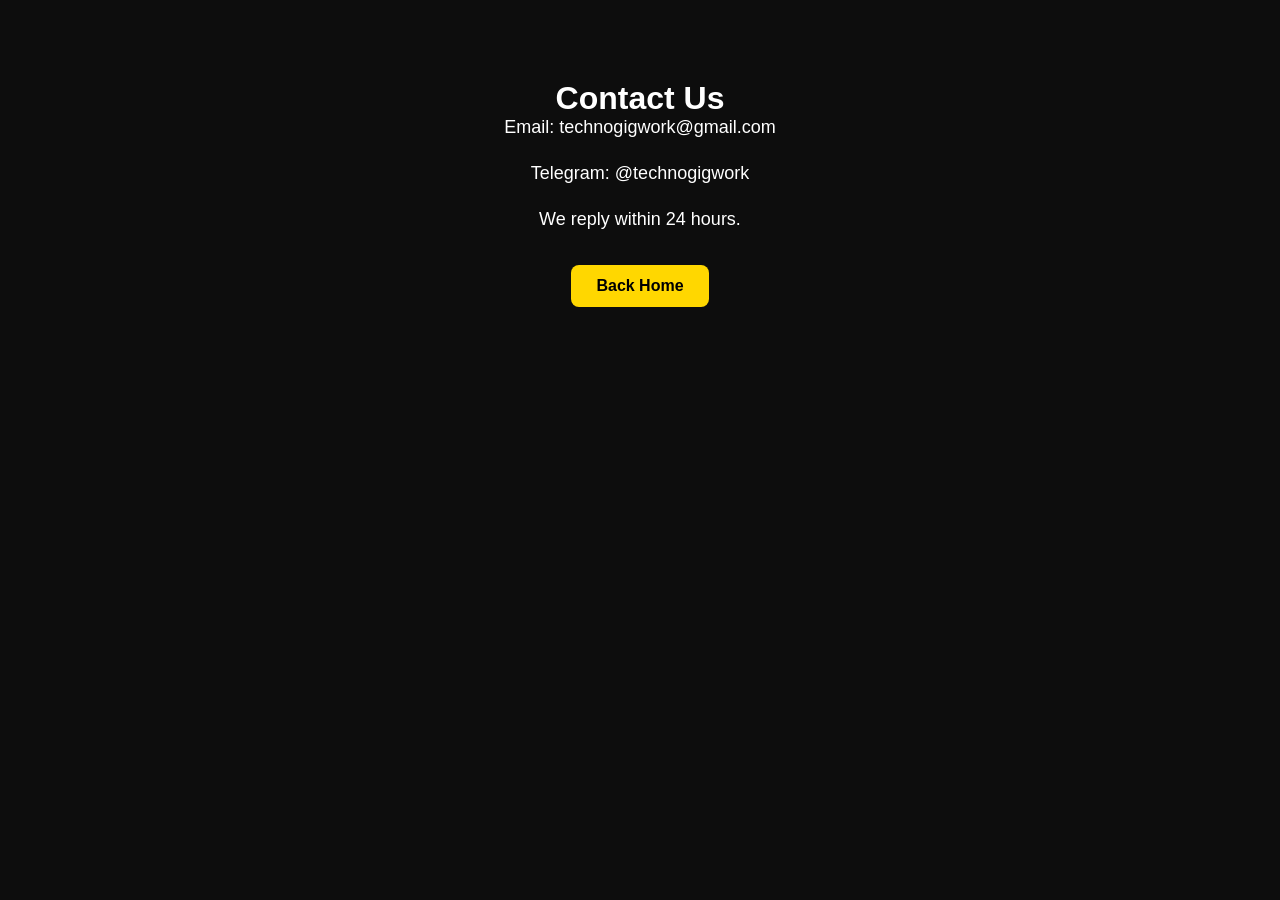
==== contact.html @ d010c221 "Add contact.html for contact information page" ====
<!DOCTYPE html>
<html lang="en">
<head>
<meta charset="UTF-8">
<meta name="viewport" content="width=device-width, initial-scale=1.0">
<title>Contact - Technogigwork</title>
<link rel="stylesheet" href="style.css">
</head>

<body>

<div class="hero">
<h1>Contact Us</h1>
<p>Email: technogigwork@gmail.com</p>
<p>Telegram: @technogigwork</p>
<p>We reply within 24 hours.</p>

<a href="index.html" class="btn">Back Home</a>
</div>

<script src="script.js"></script>

</body>
</html>
---- style.css ----
*{
margin:0;
padding:0;
box-sizing:border-box;
font-family:Arial,sans-serif;
}

body{
background:#0d0d0d;
color:white;
}

header{
display:flex;
justify-content:space-between;
align-items:center;
padding:15px 20px;
background:#111;
border-bottom:2px solid gold;
flex-wrap:wrap;
}

.logo{
display:flex;
align-items:center;
}

.logo img{
width:60px;
height:60px;
border-radius:50%;
margin-right:10px;
}

.logo h1{
color:gold;
font-size:24px;
}

nav a{
color:white;
text-decoration:none;
margin:8px;
font-weight:bold;
}

nav a:hover{
color:gold;
}

.hero{
text-align:center;
padding:80px 20px;
}

.hero h2{
font-size:38px;
color:gold;
margin-bottom:15px;
}

.hero p{
font-size:18px;
margin-bottom:25px;
}

.btn,.btn2{
display:inline-block;
padding:12px 25px;
margin:10px;
border-radius:8px;
text-decoration:none;
font-weight:bold;
}

.btn{
background:gold;
color:black;
}

.btn2{
background:#222;
color:white;
border:1px solid gold;
}

.services{
display:grid;
grid-template-columns:repeat(auto-fit,minmax(250px,1fr));
gap:20px;
padding:40px 20px;
}

.card{
background:#1a1a1a;
padding:20px;
border-radius:10px;
border:1px solid gold;
text-align:center;
}

.card h2{
color:gold;
margin-bottom:10px;
}

.stats{
display:flex;
justify-content:space-around;
padding:40px 20px;
text-align:center;
flex-wrap:wrap;
}

.stats h1{
color:gold;
font-size:35px;
}

footer{
background:#111;
text-align:center;
padding:20px;
margin-top:30px;
border-top:2px solid gold;
}
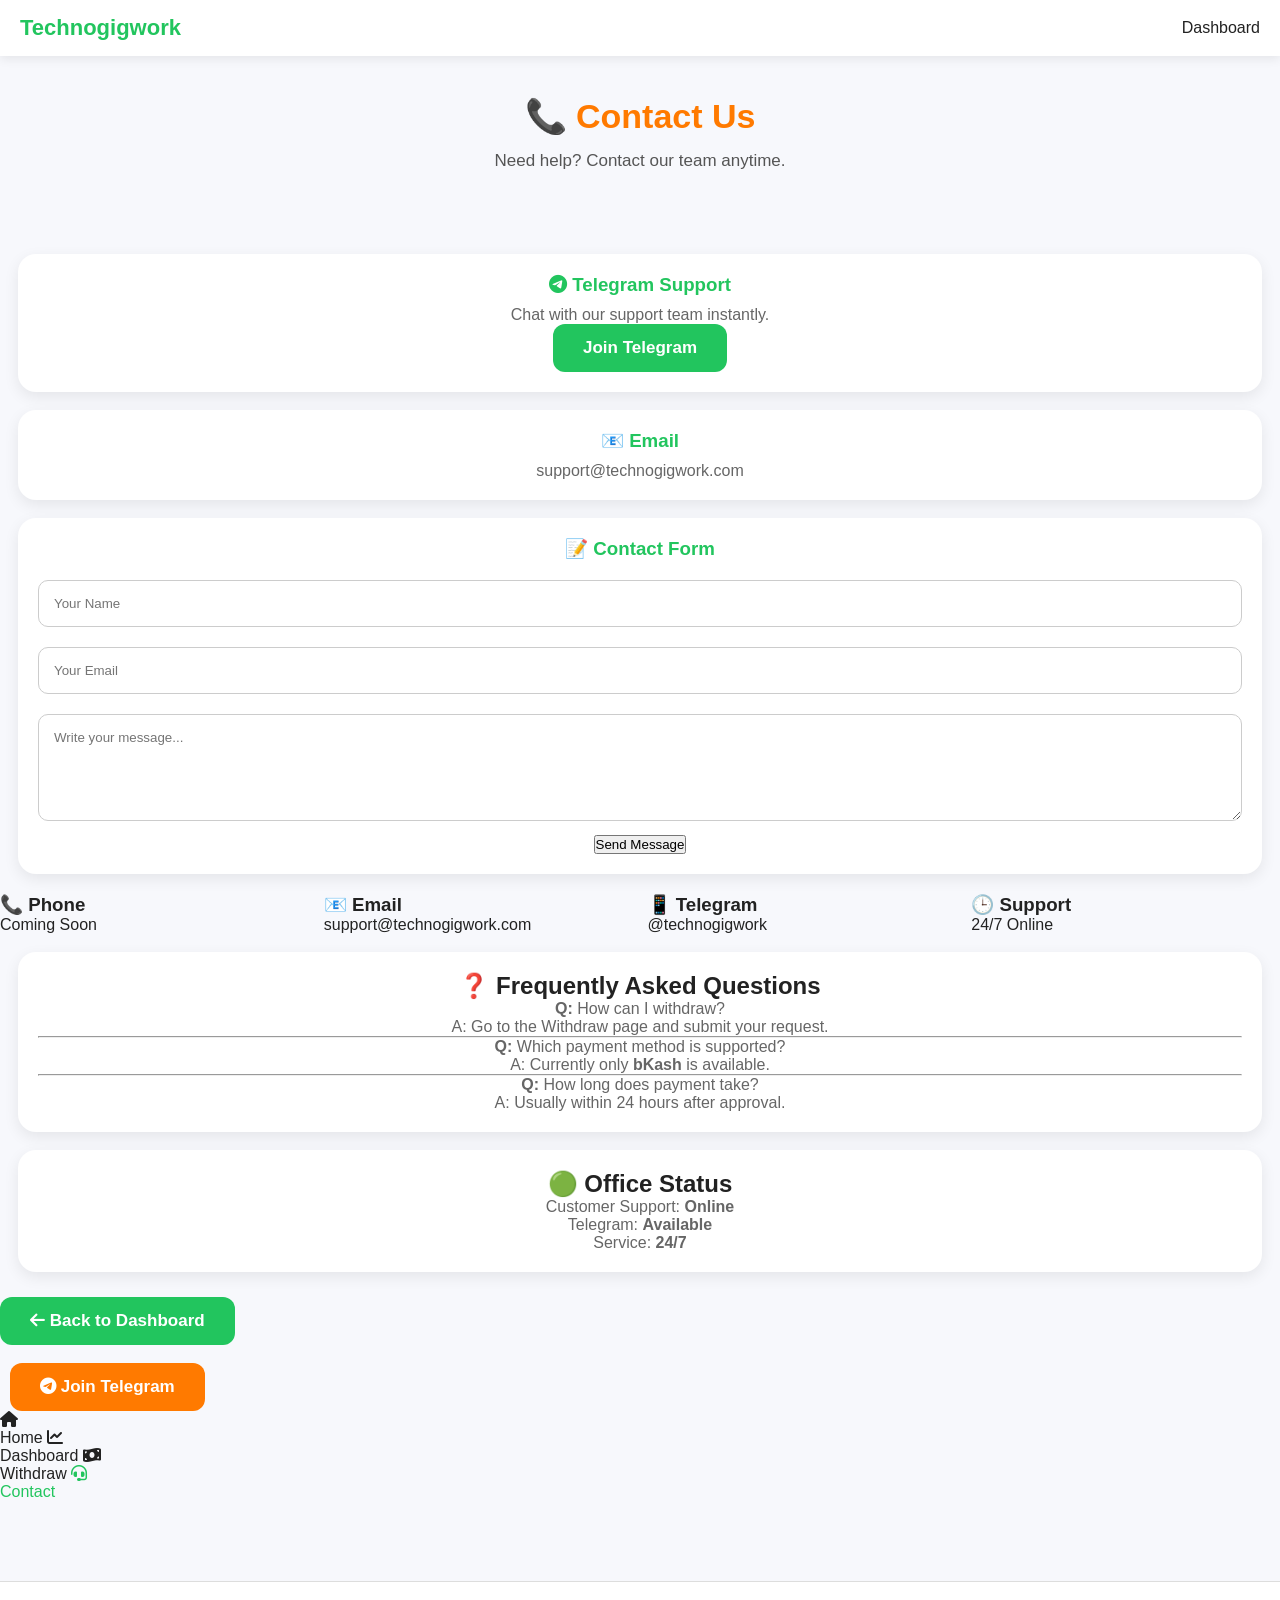
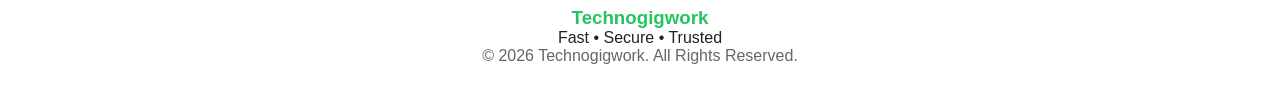
==== commit 488f8754: "Update contact page title and structure" ====
--- a/contact.html
+++ b/contact.html
@@ -1,24 +1,248 @@
 <!DOCTYPE html>
 <html lang="en">
+
 <head>
+
 <meta charset="UTF-8">
 <meta name="viewport" content="width=device-width, initial-scale=1.0">
-<title>Contact - Technogigwork</title>
+
+<title>Contact | Technogigwork</title>
+
 <link rel="stylesheet" href="style.css">
+
+<link rel="stylesheet"
+href="https://cdnjs.cloudflare.com/ajax/libs/font-awesome/6.6.0/css/all.min.css">
+
 </head>
 
 <body>
 
-<div class="hero">
-<h1>Contact Us</h1>
-<p>Email: technogigwork@gmail.com</p>
-<p>Telegram: @technogigwork</p>
-<p>We reply within 24 hours.</p>
-
-<a href="index.html" class="btn">Back Home</a>
-</div>
-
-<script src="script.js"></script>
+<header>
+
+<div class="logo">
+<h2>Technogigwork</h2>
+</div>
+
+<nav>
+<a href="dashboard.html">Dashboard</a>
+</nav>
+
+</header>
+
+<section class="hero">
+
+<h1>📞 Contact Us</h1>
+
+<p>
+Need help? Contact our team anytime.
+</p>
+
+</section>
+
+<div class="dashboard-card">
+
+<div class="card">
+
+<h3>
+<i class="fa-brands fa-telegram"></i>
+Telegram Support
+</h3>
+
+<p>Chat with our support team instantly.</p>
+
+<a href="https://t.me/technogigwork" class="btn">
+Join Telegram
+</a>
+
+</div>
+
+<div class="card">
+
+<h3>
+📧 Email
+</h3>
+
+<p>
+support@technogigwork.com
+</p>
+
+</div>
+
+<div class="card">
+
+<h3>
+📝 Contact Form
+</h3>
+
+<form>
+
+<input
+type="text"
+placeholder="Your Name"
+required
+style="width:100%;padding:15px;margin:10px 0;border:1px solid #ccc;border-radius:10px;">
+
+<input
+type="email"
+placeholder="Your Email"
+required
+style="width:100%;padding:15px;margin:10px 0;border:1px solid #ccc;border-radius:10px;">
+
+<textarea
+rows="5"
+placeholder="Write your message..."
+required
+style="width:100%;padding:15px;margin:10px 0;border:1px solid #ccc;border-radius:10px;"></textarea>
+
+<button class="btn-green">
+Send Message
+</button>
+
+</form>
+
+  </div><!-- Contact Information -->
+
+<div class="grid">
+
+<div class="box">
+<h3>📞 Phone</h3>
+<p>Coming Soon</p>
+</div>
+
+<div class="box">
+<h3>📧 Email</h3>
+<p>support@technogigwork.com</p>
+</div>
+
+<div class="box">
+<h3>📱 Telegram</h3>
+<p>@technogigwork</p>
+</div>
+
+<div class="box">
+<h3>🕒 Support</h3>
+<p>24/7 Online</p>
+</div>
+
+</div>
+
+<!-- FAQ -->
+
+<div class="card">
+
+<h2>
+❓ Frequently Asked Questions
+</h2>
+
+<p><b>Q:</b> How can I withdraw?</p>
+<p>A: Go to the Withdraw page and submit your request.</p>
+
+<hr>
+
+<p><b>Q:</b> Which payment method is supported?</p>
+<p>A: Currently only <b>bKash</b> is available.</p>
+
+<hr>
+
+<p><b>Q:</b> How long does payment take?</p>
+<p>A: Usually within 24 hours after approval.</p>
+
+</div>
+
+<!-- Office Status -->
+
+<div class="card">
+
+<h2>
+🟢 Office Status
+</h2>
+
+<p>Customer Support: <b>Online</b></p>
+
+<p>Telegram: <b>Available</b></p>
+
+<p>Service: <b>24/7</b></p>
+
+                                  </div><!-- Buttons -->
+
+<div style="margin-top:25px;">
+
+<a href="dashboard.html" class="btn">
+
+<i class="fa-solid fa-arrow-left"></i>
+
+Back to Dashboard
+
+</a>
+
+<br><br>
+
+<a href="https://t.me/technogigwork" class="btn2">
+
+<i class="fa-brands fa-telegram"></i>
+
+Join Telegram
+
+</a>
+
+</div>
+
+</div>
+
+<!-- Bottom Navigation -->
+
+<div class="bottom-nav">
+
+<a href="index.html">
+
+<i class="fa-solid fa-house"></i><br>
+
+Home
+
+</a>
+
+<a href="dashboard.html">
+
+<i class="fa-solid fa-chart-line"></i><br>
+
+Dashboard
+
+</a>
+
+<a href="withdraw.html">
+
+<i class="fa-solid fa-money-bill-wave"></i><br>
+
+Withdraw
+
+</a>
+
+<a href="contact.html" style="color:#22c55e;">
+
+<i class="fa-solid fa-headset"></i><br>
+
+Contact
+
+</a>
+
+</div>
+
+<!-- Footer -->
+
+<footer style="text-align:center;padding:25px;background:#fff;margin-top:80px;border-top:1px solid #ddd;">
+
+<h3 style="color:#22c55e;">Technogigwork</h3>
+
+<p>Fast • Secure • Trusted</p>
+
+<p style="color:#666;">
+
+© 2026 Technogigwork. All Rights Reserved.
+
+</p>
+
+</footer>
 
 </body>
+
 </html>
--- a/style.css
+++ b/style.css
@@ -1,126 +1,378 @@
+/* =========================
+   TECHNOGIGWORK V2
+========================= */
+
 *{
 margin:0;
 padding:0;
 box-sizing:border-box;
-font-family:Arial,sans-serif;
+font-family:Arial,Helvetica,sans-serif;
 }
 
 body{
-background:#0d0d0d;
-color:white;
-}
+background:#f7f8fc;
+color:#222;
+}
+
+a{
+text-decoration:none;
+color:inherit;
+}
+
+img{
+max-width:100%;
+}
+
+/* Header */
 
 header{
+background:#fff;
+padding:15px 20px;
 display:flex;
 justify-content:space-between;
 align-items:center;
-padding:15px 20px;
-background:#111;
-border-bottom:2px solid gold;
-flex-wrap:wrap;
+box-shadow:0 3px 10px rgba(0,0,0,.08);
+position:sticky;
+top:0;
+z-index:999;
 }
 
 .logo{
 display:flex;
 align-items:center;
+gap:10px;
 }
 
 .logo img{
-width:60px;
-height:60px;
+width:45px;
+height:45px;
 border-radius:50%;
-margin-right:10px;
-}
-
-.logo h1{
-color:gold;
+}
+
+.logo h2{
+font-size:22px;
+color:#22c55e;
+font-weight:bold;
+}
+
+/* Hero */
+
+.hero{
+padding:40px 20px;
+text-align:center;
+}
+
+.hero h1{
+font-size:34px;
+margin-bottom:15px;
+color:#ff7a00;
+}
+
+.hero p{
+font-size:17px;
+color:#555;
+margin-bottom:25px;
+}
+
+/* Buttons */
+
+.btn{
+display:inline-block;
+background:#22c55e;
+color:#fff;
+padding:14px 30px;
+border-radius:12px;
+font-size:17px;
+font-weight:bold;
+transition:.3s;
+border:none;
+cursor:pointer;
+}
+
+.btn:hover{
+background:#16a34a;
+transform:translateY(-3px);
+}
+
+.btn2{
+display:inline-block;
+background:#ff7a00;
+color:#fff;
+padding:14px 30px;
+border-radius:12px;
+font-size:17px;
+font-weight:bold;
+margin-left:10px;
+transition:.3s;
+}
+
+.btn2:hover{
+background:#ea580c;
+transform:translateY(-3px);
+}
+
+/* Cards */
+
+.card{
+background:#fff;
+margin:18px;
+padding:20px;
+border-radius:18px;
+box-shadow:0 5px 15px rgba(0,0,0,.08);
+text-align:center;
+transition:.3s;
+}
+
+.card:hover{
+transform:translateY(-6px);
+}
+
+.card h3{
+color:#22c55e;
+margin-bottom:10px;
+}
+
+.card p{
+color:#666;
+    }/* =========================
+   DASHBOARD
+========================= */
+
+.dashboard{
+padding:20px;
+max-width:1200px;
+margin:auto;
+}
+
+.profile-card{
+background:linear-gradient(135deg,#22c55e,#16a34a);
+padding:25px;
+border-radius:20px;
+color:#fff;
+text-align:center;
+box-shadow:0 10px 25px rgba(34,197,94,.25);
+margin-bottom:20px;
+}
+
+.profile-card img{
+width:90px;
+height:90px;
+border-radius:50%;
+border:4px solid #fff;
+margin-bottom:10px;
+}
+
+.profile-card h2{
 font-size:24px;
-}
-
-nav a{
-color:white;
-text-decoration:none;
-margin:8px;
-font-weight:bold;
-}
-
-nav a:hover{
-color:gold;
-}
-
-.hero{
-text-align:center;
-padding:80px 20px;
-}
-
-.hero h2{
-font-size:38px;
-color:gold;
-margin-bottom:15px;
-}
-
-.hero p{
-font-size:18px;
-margin-bottom:25px;
-}
-
-.btn,.btn2{
-display:inline-block;
-padding:12px 25px;
-margin:10px;
-border-radius:8px;
-text-decoration:none;
-font-weight:bold;
-}
-
-.btn{
-background:gold;
-color:black;
-}
-
-.btn2{
-background:#222;
-color:white;
-border:1px solid gold;
-}
-
-.services{
+margin-bottom:5px;
+}
+
+.profile-card p{
+opacity:.9;
+}
+
+.grid{
 display:grid;
-grid-template-columns:repeat(auto-fit,minmax(250px,1fr));
-gap:20px;
-padding:40px 20px;
-}
-
-.card{
-background:#1a1a1a;
+grid-template-columns:repeat(auto-fit,minmax(160px,1fr));
+gap:15px;
+margin-top:20px;
+}
+
+.stat-card{
+background:#fff;
 padding:20px;
-border-radius:10px;
-border:1px solid gold;
-text-align:center;
-}
-
-.card h2{
-color:gold;
-margin-bottom:10px;
-}
-
-.stats{
+border-radius:18px;
+box-shadow:0 5px 15px rgba(0,0,0,.08);
+text-align:center;
+transition:.3s;
+}
+
+.stat-card:hover{
+transform:translateY(-5px);
+}
+
+.stat-card h4{
+font-size:16px;
+color:#777;
+margin-bottom:8px;
+}
+
+.stat-card h2{
+color:#ff7a00;
+font-size:28px;
+}
+
+.action-grid{
+display:grid;
+grid-template-columns:repeat(2,1fr);
+gap:15px;
+margin-top:25px;
+}
+
+.action-btn{
+background:#fff;
+padding:18px;
+border-radius:16px;
+text-align:center;
+box-shadow:0 5px 15px/* Bottom Navigation */
+
+.bottom-nav{
+position:fixed;
+bottom:0;
+left:0;
+width:100%;
+background:#fff;
 display:flex;
 justify-content:space-around;
-padding:40px 20px;
-text-align:center;
-flex-wrap:wrap;
-}
-
-.stats h1{
-color:gold;
-font-size:35px;
-}
-
-footer{
-background:#111;
-text-align:center;
-padding:20px;
-margin-top:30px;
-border-top:2px solid gold;
-}
+padding:12px 0;
+box-shadow:0 -4px 15px rgba(0,0,0,.08);
+}
+
+.bottom-nav a{
+text-align:center;
+font-size:14px;
+color:#666;
+}
+
+.bottom-nav a:hover{
+color:#22c55e;
+}
+
+.logout-btn{
+width:100%;
+background:#ef4444;
+color:#fff;
+padding:15px;
+border:none;
+border-radius:12px;
+font-size:17px;
+font-weight:bold;
+margin-top:20px;
+cursor:pointer;
+}
+
+.logout-btn:hover{
+background:#dc2626;
+}
+
+/* Animation */
+
+@keyframes fadeUp{
+from{
+opacity:0;
+transform:translateY(25px);
+}
+to{
+opacity:1;
+transform:translateY(0);
+}
+}
+
+.hero,
+.card,
+.profile-card,
+.balance-card,
+.box{
+animation:fadeUp .6s ease;
+}
+
+/* Mobile */
+
+@media(max-width:600px){
+
+.hero h1{
+font-size:28px;
+}
+
+.grid{
+grid-template-columns:1fr;
+}
+
+.btn,
+.btn2{
+width:100%;
+margin-top:10px;
+margin-left:0;
+}
+
+header{
+padding:15px;
+}
+
+    }
+/* Dashboard Card */
+.dashboard-card{
+    max-width:420px;
+    margin:30px auto;
+    background:#ffffff;
+    border-radius:25px;
+    padding:25px;
+    box-shadow:0 15px 40px rgba(0,0,0,.15);
+    text-align:center;
+}
+
+.dashboard-card h2{
+    color:#ff8800;
+    font-size:32px;
+    margin-bottom:20px;
+}
+
+.balance-box{
+    background:linear-gradient(135deg,#00c853,#00e676);
+    color:#fff;
+    border-radius:20px;
+    padding:20px;
+    margin:20px 0;
+}
+
+.balance-box h3{
+    font-size:18px;
+    margin-bottom:10px;
+}
+
+.balance{
+    font-size:36px;
+    font-weight:bold;
+}
+
+.status{
+    color:#00c853;
+    font-weight:bold;
+    font-size:20px;
+}
+
+.btn-green{
+    width:100%;
+    background:#00c853;
+    color:#fff;
+    border:none;
+    padding:15px;
+    border-radius:15px;
+    font-size:18px;
+    margin-top:15px;
+    cursor:pointer;
+}
+
+.btn-orange{
+    width:100%;
+    background:#ff9800;
+    color:#fff;
+    border:none;
+    padding:15px;
+    border-radius:15px;
+    font-size:18px;
+    margin-top:15px;
+    cursor:pointer;
+}
+
+.btn-red{
+    width:100%;
+    background:#f44336;
+    color:#fff;
+    border:none;
+    padding:15px;
+    border-radius:15px;
+    font-size:18px;
+    margin-top:15px;
+    cursor:pointer;
+   }
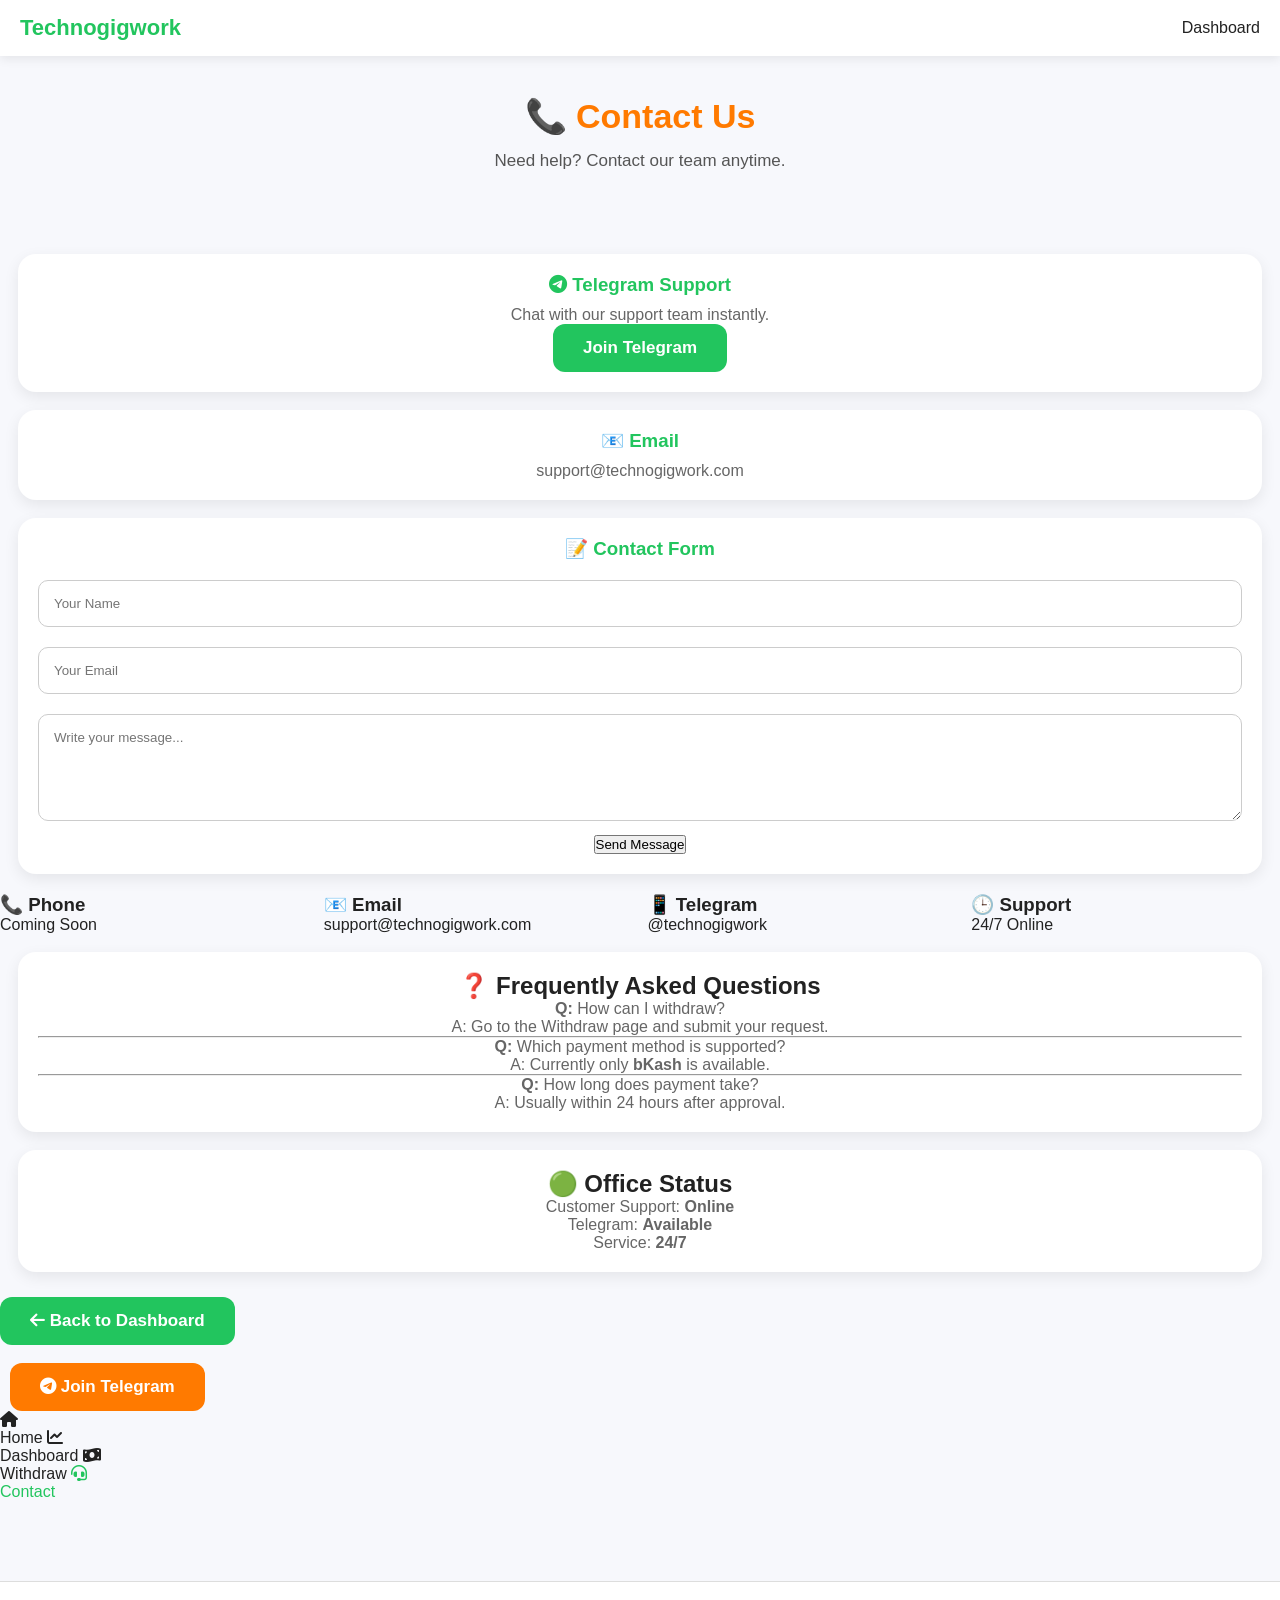
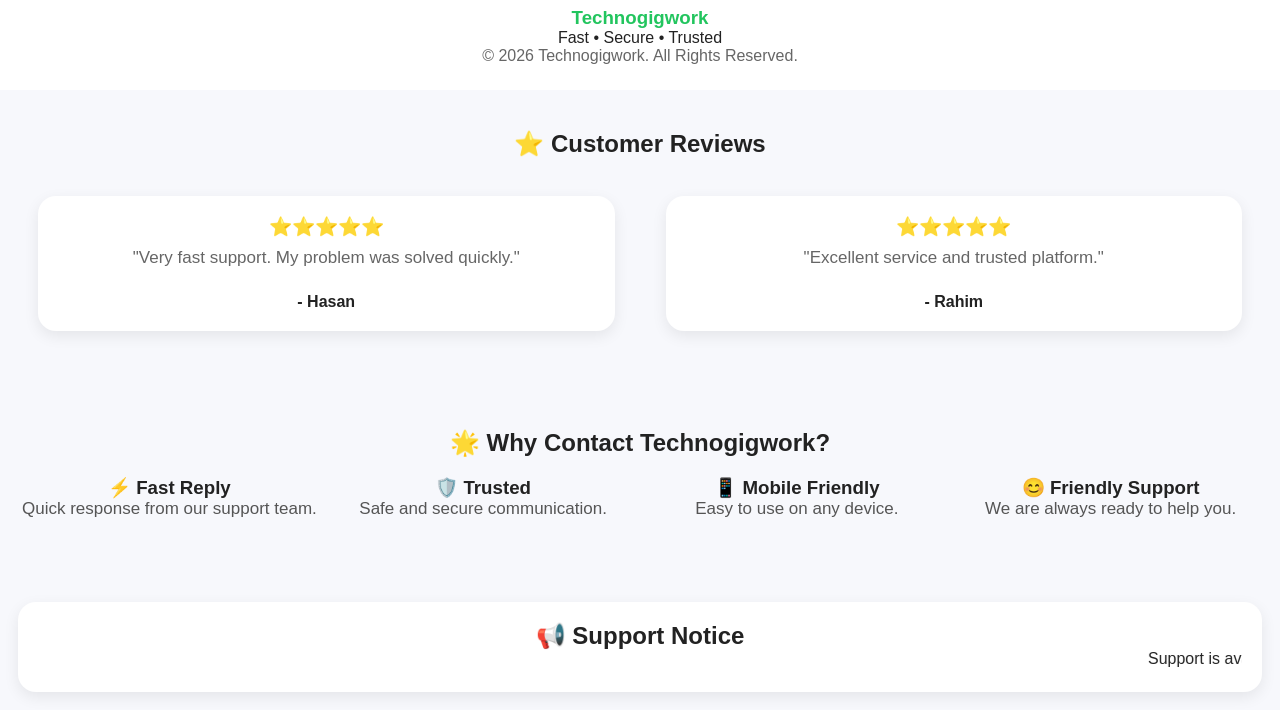
==== commit 643df251: "Add customer reviews and support information sections" ====
--- a/contact.html
+++ b/contact.html
@@ -246,3 +246,72 @@
 </body>
 
 </html>
+<!-- Customer Reviews -->
+
+<section class="hero">
+
+<h2>⭐ Customer Reviews</h2>
+
+<div class="grid">
+
+<div class="card">
+<h3>⭐⭐⭐⭐⭐</h3>
+<p>"Very fast support. My problem was solved quickly."</p>
+<b>- Hasan</b>
+</div>
+
+<div class="card">
+<h3>⭐⭐⭐⭐⭐</h3>
+<p>"Excellent service and trusted platform."</p>
+<b>- Rahim</b>
+</div>
+
+</div>
+
+</section>
+
+<!-- Why Choose Us -->
+
+<section class="hero">
+
+<h2>🌟 Why Contact Technogigwork?</h2>
+
+<div class="grid">
+
+<div class="box">
+<h3>⚡ Fast Reply</h3>
+<p>Quick response from our support team.</p>
+</div>
+
+<div class="box">
+<h3>🛡️ Trusted</h3>
+<p>Safe and secure communication.</p>
+</div>
+
+<div class="box">
+<h3>📱 Mobile Friendly</h3>
+<p>Easy to use on any device.</p>
+</div>
+
+<div class="box">
+<h3>😊 Friendly Support</h3>
+<p>We are always ready to help you.</p>
+</div>
+
+</div>
+
+</section>
+
+<!-- Support Notice -->
+
+<div class="card">
+
+<h2>📢 Support Notice</h2>
+
+<marquee>
+
+Support is available 24/7. Please use your registered email when contacting us for faster verification.
+
+</marquee>
+
+</div>
